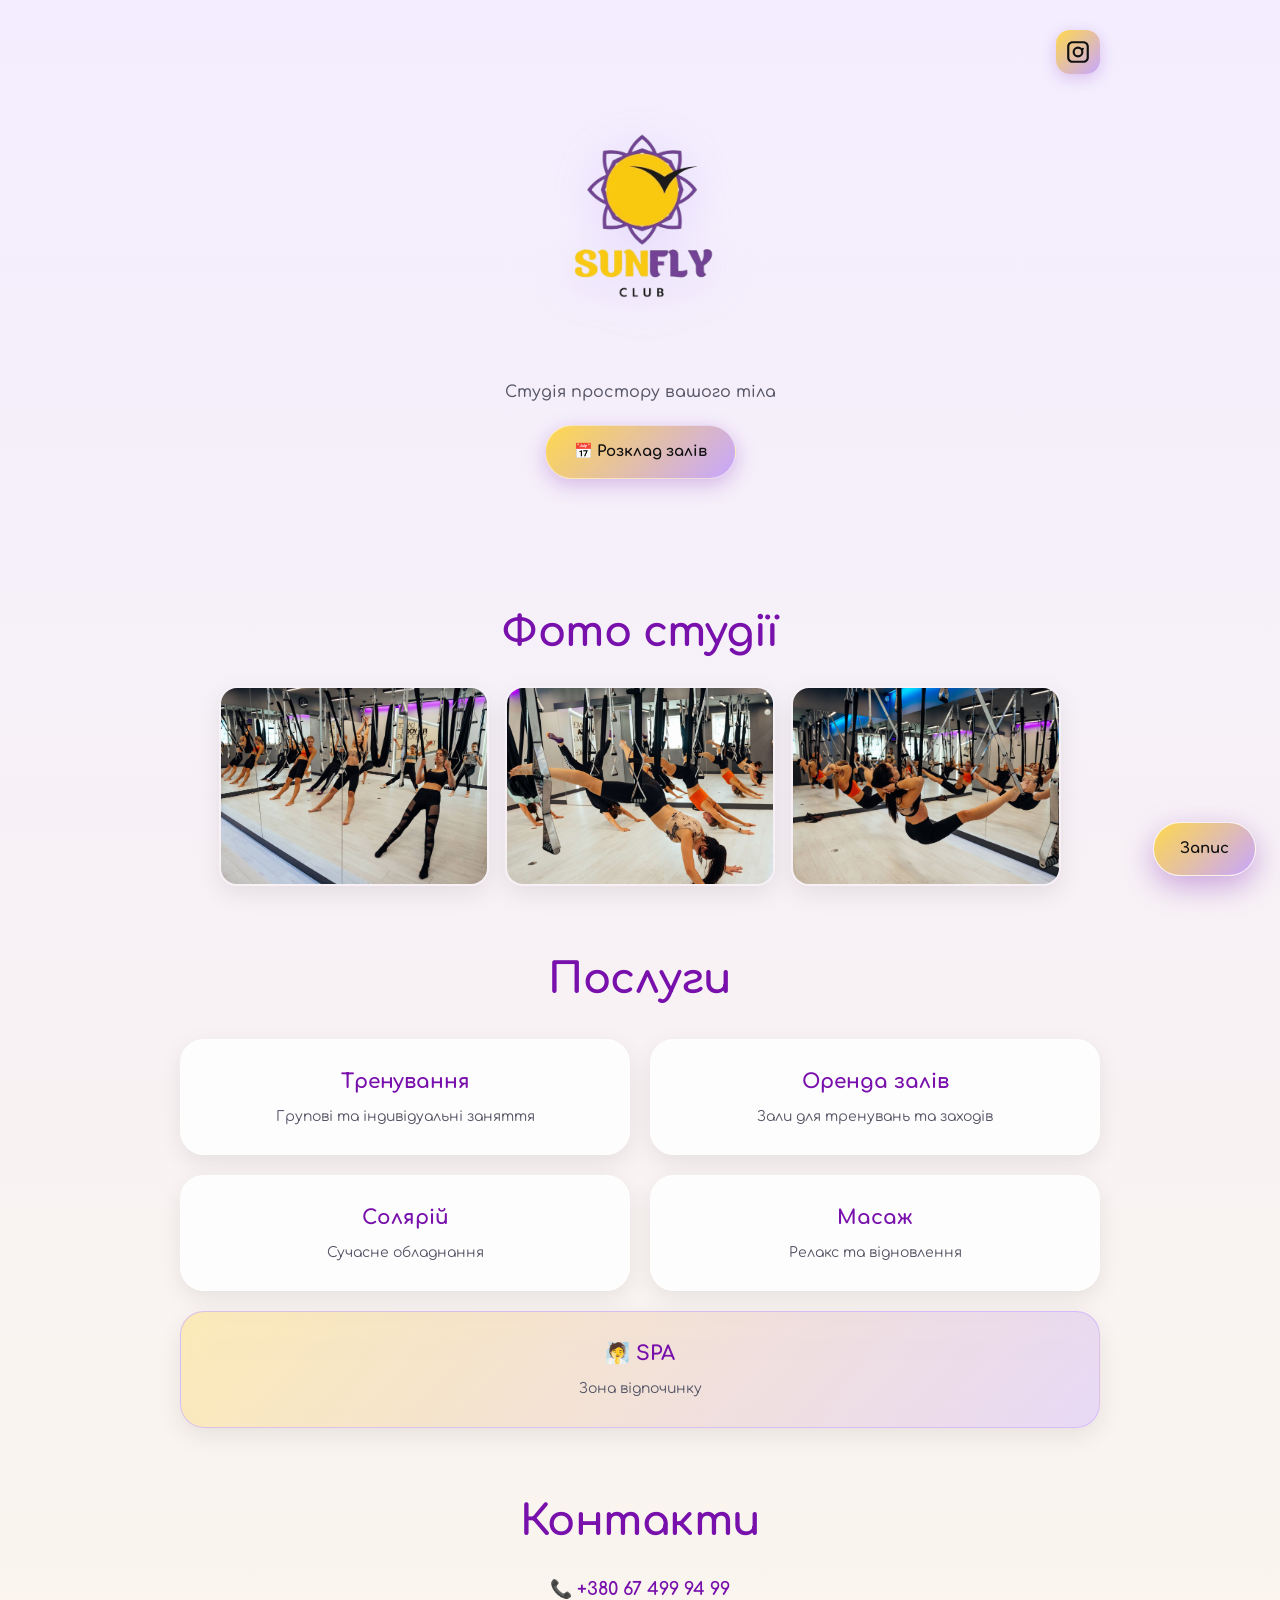
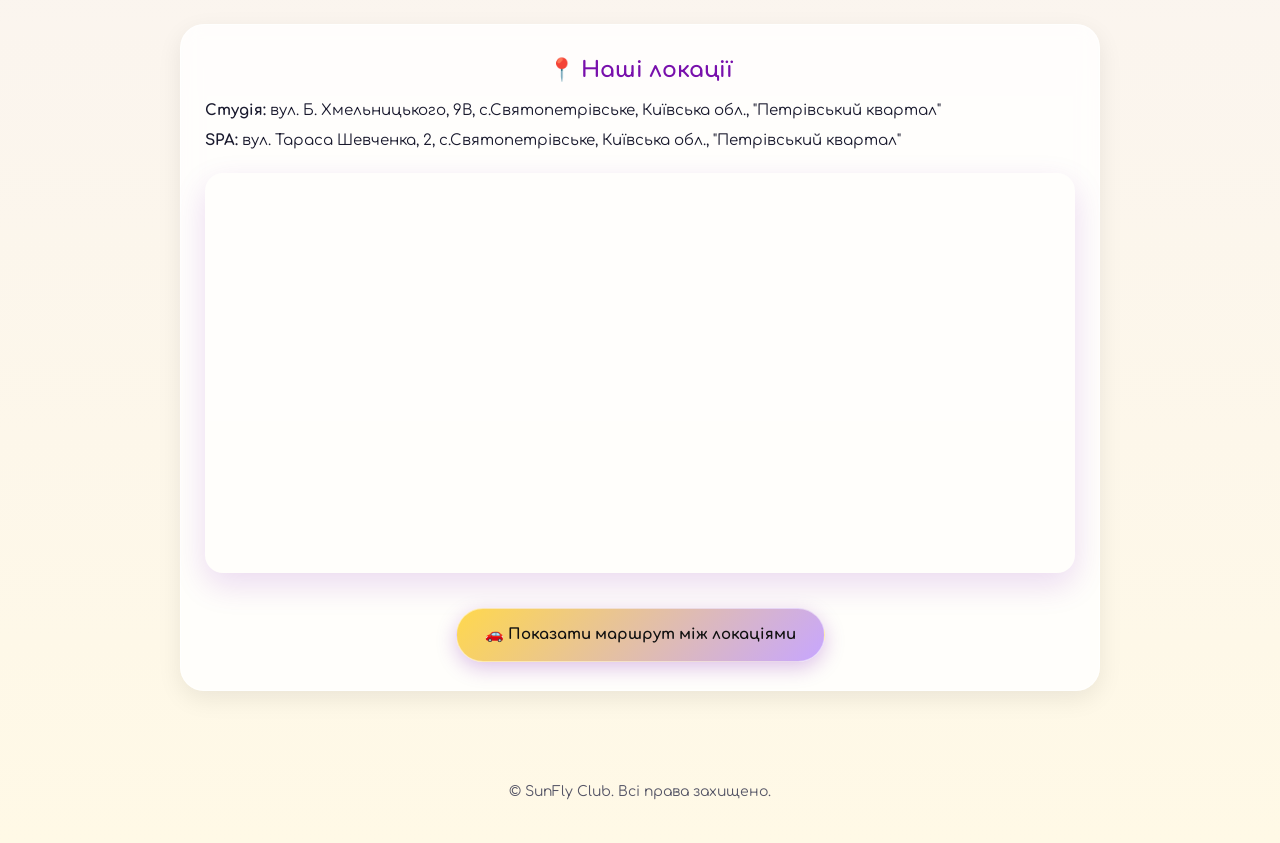
==== index.html @ 59981de6 "Initial commit" ====
<!DOCTYPE html>
<html lang="uk">

<head>
    <meta charset="UTF-8">
    <meta name="viewport" content="width=device-width, initial-scale=1.0">

    <title>SunFly — Студія простору вашого тіла</title>
    <meta name="description" content="SunFly Club — спортивна студія, тренування, масаж, солярій та SPA зона у Святопетрівському (Петрівський квартал).">
    <meta name="keywords" content="SunFly, студія фітнесу, масаж, SPA, солярій, Святопетрівське, Петрівський квартал, тренування">

    <!-- Open Graph SEO -->
    <meta property="og:title" content="SunFly — Студія простору вашого тіла">
    <meta property="og:description" content="Групові та індивідуальні тренування, масаж, солярій та затишна SPA зона.">
    <meta property="og:image" content="images/logo.png">
    <meta property="og:type" content="website">

    <link rel="apple-touch-icon" sizes="180x180" href="images/favicon/apple-touch-icon.png">
    <link rel="icon" type="image/png" sizes="32x32" href="images/favicon/favicon-32x32.png">
    <link rel="icon" type="image/png" sizes="16x16" href="images/favicon/favicon-16x16.png">

    <link rel="stylesheet" href="css/style.css">
    <link rel="preconnect" href="https://fonts.googleapis.com">
    <link rel="preconnect" href="https://fonts.gstatic.com" crossorigin>
    <link href="https://fonts.googleapis.com/css2?family=Comfortaa:wght@300..700&display=swap" rel="stylesheet">
</head>

<body>

    <a class="floating-cta" href="https://t.me/username?text=Хочу%20записатися" target="_blank" aria-label="Записатися через Telegram">
        Запис
    </a>

    <header class="container">

        <div class="header-top">

            <a href="https://www.instagram.com/sunfly_club_?igsh=MWcwdW11bGVmOGppaA==" target="_blank"
                class="insta-link" aria-label="Instagram">

                <svg viewBox="0 0 24 24" class="insta-icon">
                    <path d="M7 2C4.2 2 2 4.2 2 7v10c0 2.8 2.2 5 5 5h10c2.8 
            0 5-2.2 5-5V7c0-2.8-2.2-5-5-5H7zm0 2h10c1.7 0 3 
            1.3 3 3v10c0 1.7-1.3 3-3 
            3H7c-1.7 0-3-1.3-3-3V7c0-1.7 
            1.3-3 3-3zm5 3a5 5 0 100 
            10 5 5 0 000-10zm0 2a3 3 0 
            110 6 3 3 0 010-6zm4.5-.9a1 
            1 0 100 2 1 1 0 000-2z" />
                </svg>

            </a>

        </div>

        <img src="images/logo.png" alt="Логотип SunFly Club" class="logo">

        <p class="subtitle">Студія простору вашого тіла</p>

        <a class="button" href="schedule.html">
            📅 Розклад залів
        </a>

    </header>

    <main class="container">

        <section class="section" id="gallery">

            <h2>Фото студії</h2>

            <div class="gallery">
                <img src="images/hall-1-1.jpg" alt="Спортивний зал SunFly — Тренажери">
                <img src="images/hall-1.jpg" alt="Зал для групових тренувань SunFly">
                <img src="images/hall-1-2.jpg" alt="Інтер'єр та обладнання студії SunFly">
            </div>

        </section>

        <section class="section" id="services">

            <h2>Послуги</h2>

            <div class="services">

                <a href="https://t.me/username?text=Хочу%20на%20тренування" target="_blank" class="card">
                    <h3>Тренування</h3>
                    <p>Групові та індивідуальні заняття</p>
                </a>

                <a href="https://t.me/username?text=Цікавить%20оренда%20залу" target="_blank" class="card">
                    <h3>Оренда залів</h3>
                    <p>Зали для тренувань та заходів</p>
                </a>

                <a href="https://t.me/username?text=Хочу%20в%20солярій" target="_blank" class="card">
                    <h3>Солярій</h3>
                    <p>Сучасне обладнання</p>
                </a>

                <a href="https://t.me/username?text=Хочу%20на%20масаж" target="_blank" class="card">
                    <h3>Масаж</h3>
                    <p>Релакс та відновлення</p>
                </a>

                <a href="spa.html" class="card spa-card">
                    <h3>🧖 SPA</h3>
                    <p>Зона відпочинку</p>
                </a>

            </div>

        </section>

        <section class="section" id="contacts">
            <h2>Контакти</h2>

            <p style="font-size: 18px; margin-bottom: 15px;">
                📞
                <a href="tel:+380674999499" style="color: var(--accent-purple); font-weight: 700; text-decoration: none;">
                    +380 67 499 94 99
                </a>
            </p>

            <div class="addresses">

                <div class="address-card">

                    <h3>📍 Наші локації</h3>

                    <p><strong>Студія:</strong> вул. Б. Хмельницького, 9В, с.Святопетрівське, Київська обл., "Петрівський квартал"</p>
                    <p><strong>SPA:</strong> вул. Тараса Шевченка, 2, с.Святопетрівське, Київська обл., "Петрівський квартал"</p>

                    <div class="map-block">

                        <iframe
                            src="https://www.google.com/maps/d/embed?mid=1k8i6eygamTE70YPNRsbTPwlBINDqXXU&ehbc=2E312F&noprof=1"
                            width="100%" height="400" style="border:0; border-radius:18px;" loading="lazy"
                            referrerpolicy="no-referrer-when-downgrade" allowfullscreen title="Карта локацій SunFly"
                            aria-label="Вбудована карта Google Maps">
                        </iframe>

                        <a class="button"
                            href="https://www.google.com/maps/dir/?api=1&origin=50.393806,30.318722&destination=50.396278,30.317194"
                            target="_blank">
                            🚗 Показати маршрут між локаціями
                        </a>

                    </div>

                </div>

            </div>

        </section>

    </main>

    <footer class="footer">
        <p>© SunFly Club. Всі права захищено.</p>
    </footer>

    <script src="js/script.js"></script>

</body>

</html>
---- css/style.css ----
* {
  box-sizing: border-box;
  margin: 0;
  padding: 0;
}

:root {
  --bg: #f3edff;
  --bg-soft: #fff9e6;
  --text: #1a1a2e;
  --text-muted: #555566;

  --card-bg: rgba(255, 255, 255, 0.82);
  --card-border: rgba(255, 255, 255, 0.6);

  --accent-yellow: #FFD84D;
  --accent-purple: #7810AC;
  --accent-purple-light: #9C51E0;

  --accent-gradient: linear-gradient(135deg, #FFD84D 0%, #C7A6FF 50%, #9C51E0 100%);
  --button-gradient: linear-gradient(135deg, #FFD84D 0%, #C7A6FF 100%);

  --shadow-main: 0 12px 32px rgba(120, 16, 172, 0.15);
  --shadow-primary: 0 8px 25px rgba(0, 0, 0, 0.08);
  --shadow-hover: 0 16px 40px rgba(120, 16, 172, 0.22);
}

html {
  background: linear-gradient(180deg, var(--bg) 0%, var(--bg-soft) 100%);
  min-height: 100%;
  scroll-behavior: smooth;
}

body {
  margin: 0;
  line-height: 1.6;
  font-family: "Comfortaa", system-ui, -apple-system, sans-serif;
  background: transparent;
  color: var(--text);
  text-align: center;
  -webkit-font-smoothing: antialiased;
}

/* 🔹 ЛОГОТИП ТА ХЕДЕР */
.header-top {
  display: flex;
  justify-content: flex-end;
  align-items: center;
  gap: 12px;
}

.logo {
  width: 220px;
  max-width: 80%;
  margin-top: 10px;
  margin-bottom: 12px;
  transition: transform 0.4s cubic-bezier(0.34, 1.56, 0.64, 1);
  filter: drop-shadow(0 8px 20px rgba(199, 166, 255, 0.3));
}

.logo:hover {
  transform: scale(1.05) rotate(-1deg);
}

.insta-link {
  display: flex;
  align-items: center;
  justify-content: center;
  width: 44px;
  height: 44px;
  border-radius: 14px;
  text-decoration: none;
  background: var(--button-gradient);
  box-shadow: 0 4px 15px rgba(120, 16, 172, 0.2);
  transition: transform 0.3s ease, box-shadow 0.3s ease;
}

.insta-icon {
  width: 26px;
  height: 26px;
  fill: #111;
}

.insta-link:hover {
  transform: translateY(-3px) scale(1.08);
  box-shadow: 0 8px 20px rgba(120, 16, 172, 0.35);
}

/* 🔹 КОНТЕЙНЕРИ ТА ТИПОГРАФІКА */
.container {
  padding: 30px 20px;
  max-width: 960px;
  margin: auto;
}

h1, h2 {
  font-weight: 700;
  color: var(--accent-purple);
  letter-spacing: -0.5px;
}

h1 {
  font-size: 36px;
  margin-bottom: 10px;
}

h2 {
  font-size: 42px;
  margin-bottom: 20px;
}

@media (max-width: 600px) {
  h1 { font-size: 28px; }
  h2 { font-size: 32px; }
}

.subtitle {
  color: var(--text-muted);
  font-size: 16px;
  font-weight: 500;
}

/* 🔹 КНОПКИ */
.button {
  display: inline-flex;
  align-items: center;
  justify-content: center;
  gap: 8px;
  padding: 14px 28px;
  background: var(--button-gradient);
  color: #111;
  text-decoration: none;
  border-radius: 50px;
  font-weight: 700;
  font-size: 15px;
  margin-top: 20px;
  transition: all 0.3s cubic-bezier(0.25, 0.8, 0.25, 1);
  box-shadow: 0 6px 20px rgba(120, 16, 172, 0.25);
  border: 1px solid rgba(255, 255, 255, 0.5);
  cursor: pointer;
}

.button:hover {
  transform: translateY(-3px) scale(1.03);
  box-shadow: 0 10px 28px rgba(120, 16, 172, 0.38);
}

.button:active {
  transform: translateY(1px) scale(0.98);
}

/* 🔹 СЕКЦІЇ ТА АНІМАЦІЯ ПОЯВИ */
.section {
  margin-top: 60px;
  opacity: 0;
  transform: translateY(35px);
  transition: opacity 0.7s ease, transform 0.7s cubic-bezier(0.25, 1, 0.5, 1);
}

.section.visible {
  opacity: 1;
  transform: translateY(0);
}

/* 🔹 ПОСЛУГИ (Grid & Glassmorphism Cards) */
.services {
  display: grid;
  grid-template-columns: repeat(2, 1fr);
  gap: 20px;
  margin-top: 25px;
}

@media (max-width: 640px) {
  .services {
    grid-template-columns: 1fr;
    gap: 15px;
  }
}

.card {
  position: relative;
  display: flex;
  flex-direction: column;
  justify-content: center;
  text-decoration: none;
  color: inherit;
  background: var(--card-bg);
  backdrop-filter: blur(12px);
  -webkit-backdrop-filter: blur(12px);
  padding: 26px 22px;
  border-radius: 24px;
  border: 1px solid var(--card-border);
  box-shadow: var(--shadow-primary);
  transition: all 0.35s cubic-bezier(0.25, 0.8, 0.25, 1);
  overflow: hidden;
}

.card::before {
  content: "";
  position: absolute;
  inset: 0;
  background: linear-gradient(
    120deg,
    transparent 30%,
    rgba(255, 255, 255, 0.7),
    transparent 70%
  );
  opacity: 0;
  transition: opacity 0.5s ease, transform 0.5s ease;
  transform: translateX(-100%);
  pointer-events: none;
}

.card:hover {
  transform: translateY(-7px) scale(1.015);
  box-shadow: var(--shadow-hover);
  border-color: rgba(199, 166, 255, 0.8);
}

.card:hover::before {
  opacity: 1;
  transform: translateX(100%);
}

.card h3 {
  margin-bottom: 8px;
  font-size: 20px;
  color: var(--accent-purple);
}

.card p {
  font-size: 14px;
  color: var(--text-muted);
}

.spa-card {
  grid-column: 1 / -1;
  text-align: center;
  background: linear-gradient(135deg, rgba(255, 216, 77, 0.35), rgba(199, 166, 255, 0.35));
  border: 1px solid rgba(199, 166, 255, 0.6);
}

/* Stagger animation for services */
.services .card {
  opacity: 0;
  transform: translateY(20px);
}

.services.visible .card {
  animation: fadeUpCard 0.5s forwards ease-out;
}

.services.visible .card:nth-child(1) { animation-delay: 0.05s; }
.services.visible .card:nth-child(2) { animation-delay: 0.15s; }
.services.visible .card:nth-child(3) { animation-delay: 0.25s; }
.services.visible .card:nth-child(4) { animation-delay: 0.35s; }
.services.visible .card:nth-child(5) { animation-delay: 0.45s; }

@keyframes fadeUpCard {
  to {
    opacity: 1;
    transform: translateY(0);
  }
}

/* 🔹 ГАЛЕРЕЯ */
.gallery {
  display: flex;
  flex-wrap: wrap;
  justify-content: center;
  gap: 16px;
  margin-top: 20px;
}

.gallery img {
  width: 100%;
  max-width: 270px;
  height: 200px;
  object-fit: cover;
  border-radius: 18px;
  box-shadow: var(--shadow-primary);
  transition: all 0.4s cubic-bezier(0.25, 0.8, 0.25, 1);
  border: 2px solid transparent;
}

.gallery img:hover {
  transform: scale(1.05) translateY(-4px);
  box-shadow: var(--shadow-hover);
  border-color: var(--accent-purple-light);
}

/* 🔹 ПЛАВАЮЧА КНОПКА (CTA) */
.floating-cta {
  position: fixed;
  bottom: 24px;
  right: 24px;
  z-index: 999;
  display: inline-flex;
  align-items: center;
  gap: 8px;
  padding: 14px 26px;
  border-radius: 35px;
  background: var(--button-gradient);
  box-shadow: 0 10px 30px rgba(120, 16, 172, 0.35);
  color: #111;
  text-decoration: none;
  font-weight: 700;
  font-size: 15px;
  transition: all 0.3s cubic-bezier(0.25, 0.8, 0.25, 1);
  border: 1px solid rgba(255, 255, 255, 0.8);
  animation: pulseGlow 3s infinite ease-in-out;
}

.floating-cta:hover {
  transform: scale(1.08) translateY(-2px);
  box-shadow: 0 14px 35px rgba(120, 16, 172, 0.5);
}

@keyframes pulseGlow {
  0%, 100% {
    box-shadow: 0 10px 30px rgba(120, 16, 172, 0.35);
  }
  50% {
    box-shadow: 0 10px 35px rgba(255, 216, 77, 0.6);
  }
}

/* 🔹 ЛОКАЦІЇ ТА КАРТА */
.addresses {
  margin-top: 20px;
}

.address-card {
  background: var(--card-bg);
  backdrop-filter: blur(10px);
  -webkit-backdrop-filter: blur(10px);
  padding: 28px 24px;
  border-radius: 24px;
  border: 1px solid var(--card-border);
  box-shadow: var(--shadow-primary);
  text-align: left;
}

.address-card h3 {
  font-size: 22px;
  color: var(--accent-purple);
  margin-bottom: 12px;
  text-align: center;
}

.address-card p {
  margin-bottom: 8px;
  font-size: 15px;
  line-height: 1.5;
}

.map-block {
  margin-top: 20px;
  display: flex;
  flex-direction: column;
  align-items: center;
  gap: 15px;
}

.map-block iframe {
  box-shadow: var(--shadow-main);
  border-radius: 18px;
}

/* 🔹 SPA СТОРІНКА ТА СЛАЙДЕР */
.spa-layout {
  display: grid;
  grid-template-columns: 1fr 1fr;
  gap: 32px;
  align-items: center;
  text-align: left;
}

@media (max-width: 768px) {
  .spa-layout {
    grid-template-columns: 1fr;
  }
}

.spa-slider {
  position: relative;
  width: 100%;
  height: 420px;
  overflow: hidden;
  border-radius: 24px;
  box-shadow: var(--shadow-main);
  touch-action: pan-y;
}

@media (max-width: 768px) {
  .spa-slider {
    height: 280px;
  }
}

.slide {
  position: absolute;
  inset: 0;
  width: 100%;
  height: 100%;
  object-fit: cover;
  opacity: 0;
  transition: opacity 0.8s ease-in-out, transform 1.2s ease;
  pointer-events: none;
}

.slide.active {
  opacity: 1;
  z-index: 1;
  transform: scale(1.02);
}

.prev, .next {
  position: absolute;
  top: 50%;
  transform: translateY(-50%);
  background: rgba(0, 0, 0, 0.45);
  backdrop-filter: blur(8px);
  -webkit-backdrop-filter: blur(8px);
  color: white;
  border: 1px solid rgba(255, 255, 255, 0.3);
  font-size: 24px;
  width: 44px;
  height: 44px;
  display: flex;
  align-items: center;
  justify-content: center;
  cursor: pointer;
  border-radius: 50%;
  z-index: 10;
  transition: background 0.3s, transform 0.3s;
}

.prev { left: 14px; }
.next { right: 14px; }

.prev:hover, .next:hover {
  background: rgba(120, 16, 172, 0.8);
  transform: translateY(-50%) scale(1.1);
}

/* Dots pagination for SPA slider */
.slider-dots {
  position: absolute;
  bottom: 14px;
  left: 50%;
  transform: translateX(-50%);
  display: flex;
  gap: 8px;
  z-index: 10;
}

.slider-dots .dot {
  width: 10px;
  height: 10px;
  border-radius: 50%;
  background: rgba(255, 255, 255, 0.5);
  border: none;
  cursor: pointer;
  transition: all 0.3s ease;
}

.slider-dots .dot.active {
  background: var(--accent-yellow);
  transform: scale(1.3);
  width: 22px;
  border-radius: 10px;
}

.spa-info {
  background: var(--card-bg);
  backdrop-filter: blur(12px);
  padding: 28px;
  border-radius: 24px;
  border: 1px solid var(--card-border);
  box-shadow: var(--shadow-primary);
}

.spa-info h2 {
  text-align: left;
  font-size: 28px;
  margin-bottom: 12px;
}

.spa-info h3 {
  color: var(--accent-purple);
  margin-top: 18px;
  margin-bottom: 8px;
}

.spa-info ul {
  padding-left: 20px;
  margin-bottom: 15px;
}

.spa-info li {
  margin-bottom: 6px;
}

/* 🔹 РОЗКЛАД */
.schedule-image-wrapper {
  margin-top: 20px;
  display: flex;
  justify-content: center;
}

.schedule-image {
  width: 100%;
  max-width: 900px;
  border-radius: 24px;
  box-shadow: var(--shadow-main);
  transition: transform 0.3s ease, box-shadow 0.3s ease;
}

.schedule-image:hover {
  transform: scale(1.015);
  box-shadow: var(--shadow-hover);
}

/* 🔹 LIGHTBOX MODAL */
.lightbox-modal {
  position: fixed;
  inset: 0;
  z-index: 2000;
  display: flex;
  align-items: center;
  justify-content: center;
  background: rgba(0, 0, 0, 0.85);
  backdrop-filter: blur(10px);
  -webkit-backdrop-filter: blur(10px);
  opacity: 0;
  pointer-events: none;
  transition: opacity 0.35s ease;
  padding: 20px;
}

.lightbox-modal.active {
  opacity: 1;
  pointer-events: auto;
}

.lightbox-content {
  position: relative;
  max-width: 90vw;
  max-height: 90vh;
  display: flex;
  flex-direction: column;
  align-items: center;
}

.lightbox-img {
  max-width: 100%;
  max-height: 80vh;
  object-fit: contain;
  border-radius: 16px;
  box-shadow: 0 10px 40px rgba(0, 0, 0, 0.5);
}

.lightbox-close {
  position: absolute;
  top: -45px;
  right: 0;
  background: transparent;
  border: none;
  color: white;
  font-size: 36px;
  line-height: 1;
  cursor: pointer;
  transition: transform 0.2s ease;
}

.lightbox-close:hover {
  transform: scale(1.2);
  color: var(--accent-yellow);
}

.lightbox-caption {
  color: rgba(255, 255, 255, 0.9);
  margin-top: 12px;
  font-size: 15px;
}

/* 🔹 ФУТЕР */
.footer {
  margin: 60px 0 40px;
  color: var(--text-muted);
  font-size: 14px;
}
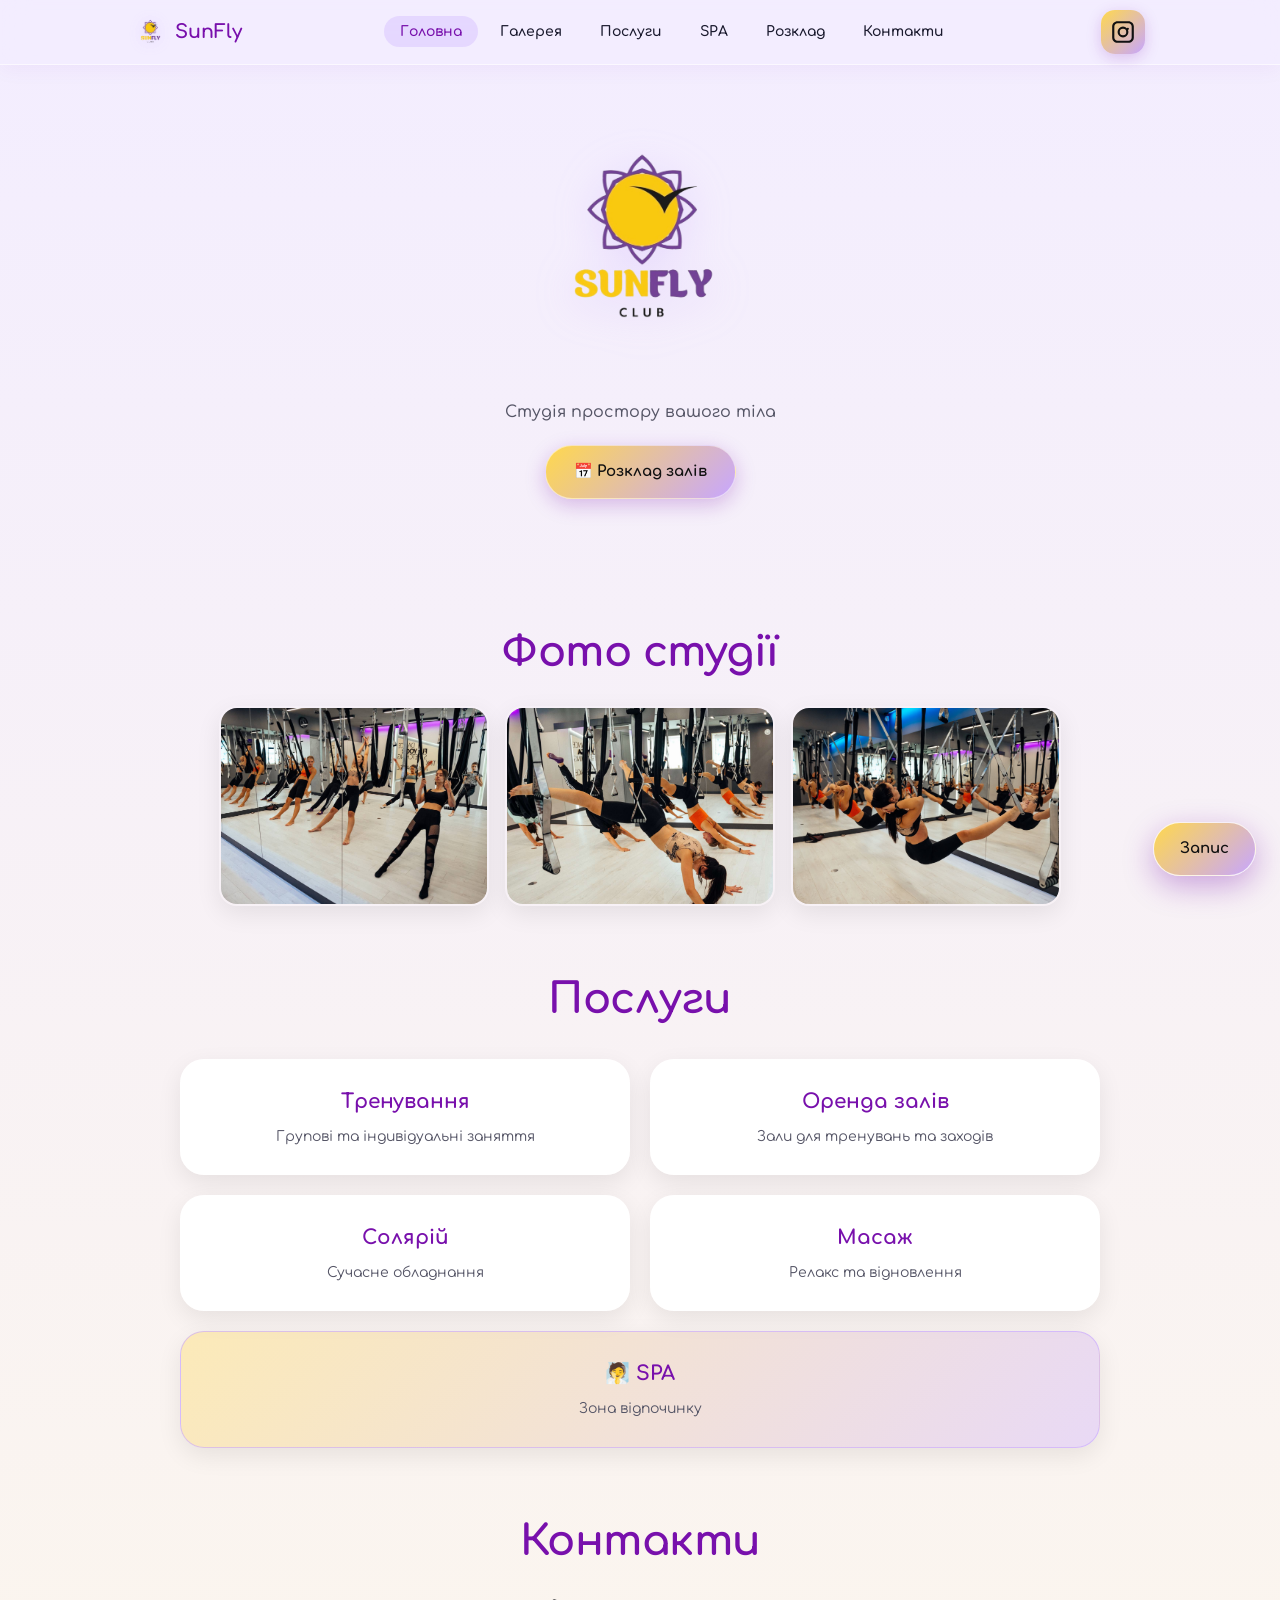
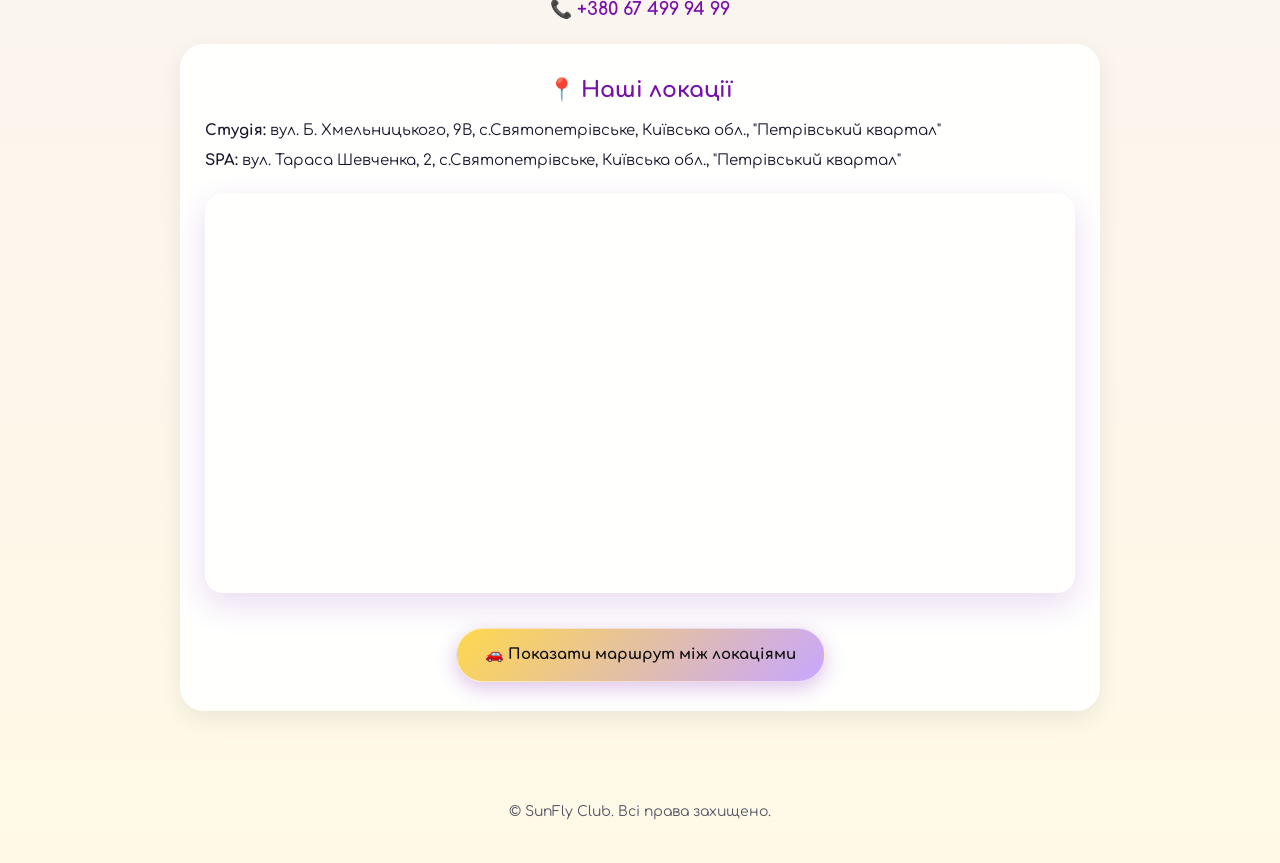
==== commit 4f5bede6: "nav + optimization" ====
--- a/index.html
+++ b/index.html
@@ -1,167 +1,188 @@
-<!DOCTYPE html>
-<html lang="uk">
-
-<head>
-    <meta charset="UTF-8">
-    <meta name="viewport" content="width=device-width, initial-scale=1.0">
-
-    <title>SunFly — Студія простору вашого тіла</title>
-    <meta name="description" content="SunFly Club — спортивна студія, тренування, масаж, солярій та SPA зона у Святопетрівському (Петрівський квартал).">
-    <meta name="keywords" content="SunFly, студія фітнесу, масаж, SPA, солярій, Святопетрівське, Петрівський квартал, тренування">
-
-    <!-- Open Graph SEO -->
-    <meta property="og:title" content="SunFly — Студія простору вашого тіла">
-    <meta property="og:description" content="Групові та індивідуальні тренування, масаж, солярій та затишна SPA зона.">
-    <meta property="og:image" content="images/logo.png">
-    <meta property="og:type" content="website">
-
-    <link rel="apple-touch-icon" sizes="180x180" href="images/favicon/apple-touch-icon.png">
-    <link rel="icon" type="image/png" sizes="32x32" href="images/favicon/favicon-32x32.png">
-    <link rel="icon" type="image/png" sizes="16x16" href="images/favicon/favicon-16x16.png">
-
-    <link rel="stylesheet" href="css/style.css">
-    <link rel="preconnect" href="https://fonts.googleapis.com">
-    <link rel="preconnect" href="https://fonts.gstatic.com" crossorigin>
-    <link href="https://fonts.googleapis.com/css2?family=Comfortaa:wght@300..700&display=swap" rel="stylesheet">
-</head>
-
-<body>
-
-    <a class="floating-cta" href="https://t.me/username?text=Хочу%20записатися" target="_blank" aria-label="Записатися через Telegram">
-        Запис
-    </a>
-
-    <header class="container">
-
-        <div class="header-top">
-
-            <a href="https://www.instagram.com/sunfly_club_?igsh=MWcwdW11bGVmOGppaA==" target="_blank"
-                class="insta-link" aria-label="Instagram">
-
-                <svg viewBox="0 0 24 24" class="insta-icon">
-                    <path d="M7 2C4.2 2 2 4.2 2 7v10c0 2.8 2.2 5 5 5h10c2.8 
-            0 5-2.2 5-5V7c0-2.8-2.2-5-5-5H7zm0 2h10c1.7 0 3 
-            1.3 3 3v10c0 1.7-1.3 3-3 
-            3H7c-1.7 0-3-1.3-3-3V7c0-1.7 
-            1.3-3 3-3zm5 3a5 5 0 100 
-            10 5 5 0 000-10zm0 2a3 3 0 
-            110 6 3 3 0 010-6zm4.5-.9a1 
-            1 0 100 2 1 1 0 000-2z" />
-                </svg>
-
-            </a>
-
-        </div>
-
-        <img src="images/logo.png" alt="Логотип SunFly Club" class="logo">
-
-        <p class="subtitle">Студія простору вашого тіла</p>
-
-        <a class="button" href="schedule.html">
-            📅 Розклад залів
-        </a>
-
-    </header>
-
-    <main class="container">
-
-        <section class="section" id="gallery">
-
-            <h2>Фото студії</h2>
-
-            <div class="gallery">
-                <img src="images/hall-1-1.jpg" alt="Спортивний зал SunFly — Тренажери">
-                <img src="images/hall-1.jpg" alt="Зал для групових тренувань SunFly">
-                <img src="images/hall-1-2.jpg" alt="Інтер'єр та обладнання студії SunFly">
-            </div>
-
-        </section>
-
-        <section class="section" id="services">
-
-            <h2>Послуги</h2>
-
-            <div class="services">
-
-                <a href="https://t.me/username?text=Хочу%20на%20тренування" target="_blank" class="card">
-                    <h3>Тренування</h3>
-                    <p>Групові та індивідуальні заняття</p>
-                </a>
-
-                <a href="https://t.me/username?text=Цікавить%20оренда%20залу" target="_blank" class="card">
-                    <h3>Оренда залів</h3>
-                    <p>Зали для тренувань та заходів</p>
-                </a>
-
-                <a href="https://t.me/username?text=Хочу%20в%20солярій" target="_blank" class="card">
-                    <h3>Солярій</h3>
-                    <p>Сучасне обладнання</p>
-                </a>
-
-                <a href="https://t.me/username?text=Хочу%20на%20масаж" target="_blank" class="card">
-                    <h3>Масаж</h3>
-                    <p>Релакс та відновлення</p>
-                </a>
-
-                <a href="spa.html" class="card spa-card">
-                    <h3>🧖 SPA</h3>
-                    <p>Зона відпочинку</p>
-                </a>
-
-            </div>
-
-        </section>
-
-        <section class="section" id="contacts">
-            <h2>Контакти</h2>
-
-            <p style="font-size: 18px; margin-bottom: 15px;">
-                📞
-                <a href="tel:+380674999499" style="color: var(--accent-purple); font-weight: 700; text-decoration: none;">
-                    +380 67 499 94 99
-                </a>
-            </p>
-
-            <div class="addresses">
-
-                <div class="address-card">
-
-                    <h3>📍 Наші локації</h3>
-
-                    <p><strong>Студія:</strong> вул. Б. Хмельницького, 9В, с.Святопетрівське, Київська обл., "Петрівський квартал"</p>
-                    <p><strong>SPA:</strong> вул. Тараса Шевченка, 2, с.Святопетрівське, Київська обл., "Петрівський квартал"</p>
-
-                    <div class="map-block">
-
-                        <iframe
-                            src="https://www.google.com/maps/d/embed?mid=1k8i6eygamTE70YPNRsbTPwlBINDqXXU&ehbc=2E312F&noprof=1"
-                            width="100%" height="400" style="border:0; border-radius:18px;" loading="lazy"
-                            referrerpolicy="no-referrer-when-downgrade" allowfullscreen title="Карта локацій SunFly"
-                            aria-label="Вбудована карта Google Maps">
-                        </iframe>
-
-                        <a class="button"
-                            href="https://www.google.com/maps/dir/?api=1&origin=50.393806,30.318722&destination=50.396278,30.317194"
-                            target="_blank">
-                            🚗 Показати маршрут між локаціями
-                        </a>
-
-                    </div>
-
-                </div>
-
-            </div>
-
-        </section>
-
-    </main>
-
-    <footer class="footer">
-        <p>© SunFly Club. Всі права захищено.</p>
-    </footer>
-
-    <script src="js/script.js"></script>
-
-</body>
-
-</html>+<!DOCTYPE html>
+<html lang="uk">
+
+<head>
+    <meta charset="UTF-8">
+    <meta name="viewport" content="width=device-width, initial-scale=1.0">
+
+    <title>SunFly — Студія простору вашого тіла</title>
+    <meta name="description"
+        content="SunFly Club — спортивна студія, тренування, масаж, солярій та SPA зона у Святопетрівському (Петрівський квартал).">
+    <meta name="keywords"
+        content="SunFly, студія фітнесу, масаж, SPA, солярій, Святопетрівське, Петрівський квартал, тренування">
+
+    <!-- Open Graph SEO -->
+    <meta property="og:title" content="SunFly — Студія простору вашого тіла">
+    <meta property="og:description" content="Групові та індивідуальні тренування, масаж, солярій та затишна SPA зона.">
+    <meta property="og:image" content="images/logo.png">
+    <meta property="og:type" content="website">
+
+    <link rel="apple-touch-icon" sizes="180x180" href="images/favicon/apple-touch-icon.png">
+    <link rel="icon" type="image/png" sizes="32x32" href="images/favicon/favicon-32x32.png">
+    <link rel="icon" type="image/png" sizes="16x16" href="images/favicon/favicon-16x16.png">
+
+    <link rel="stylesheet" href="css/style.css">
+    <link rel="preconnect" href="https://fonts.googleapis.com">
+    <link rel="preconnect" href="https://fonts.gstatic.com" crossorigin>
+    <link href="https://fonts.googleapis.com/css2?family=Comfortaa:wght@300..700&display=swap" rel="stylesheet">
+</head>
+
+<body>
+
+    <!-- 🔹 ФІКСОВАНА НАВІГАЦІЙНА ПАНЕЛЬ (GLASSMORPHISM NAVBAR) -->
+    <nav class="navbar" id="navbar">
+        <div class="nav-container">
+            <a href="index.html" class="nav-brand">
+                <img src="images/logo.png" alt="SunFly Logo" class="nav-logo-img">
+                <span>SunFly</span>
+            </a>
+
+            <ul class="nav-menu" id="nav-menu">
+                <li><a href="index.html" class="nav-link active">Головна</a></li>
+                <li><a href="#gallery" class="nav-link">Галерея</a></li>
+                <li><a href="#services" class="nav-link">Послуги</a></li>
+                <li><a href="spa.html" class="nav-link">SPA</a></li>
+                <li><a href="schedule.html" class="nav-link">Розклад</a></li>
+                <li><a href="#contacts" class="nav-link">Контакти</a></li>
+            </ul>
+
+            <div class="nav-actions">
+                <a href="https://www.instagram.com/sunfly_club_?igsh=MWcwdW11bGVmOGppaA==" target="_blank"
+                    class="insta-link" aria-label="Instagram">
+                    <svg viewBox="0 0 24 24" class="insta-icon">
+                        <path d="M7 2C4.2 2 2 4.2 2 7v10c0 2.8 2.2 5 5 5h10c2.8 0 5-2.2 5-5V7c0-2.8-2.2-5-5-5H7zm0 2h10c1.7 0 3 1.3 3 3v10c0 1.7-1.3 3-3 3H7c-1.7 0-3-1.3-3-3V7c0-1.7 1.3-3 3-3zm5 3a5 5 0 100 10 5 5 0 000-10zm0 2a3 3 0 110 6 3 3 0 010-6zm4.5-.9a1 1 0 100 2 1 1 0 000-2z" />
+                    </svg>
+                </a>
+
+                <button class="burger-toggle" id="burger-toggle" aria-label="Відкрити меню" aria-expanded="false">
+                    <span class="burger-bar"></span>
+                    <span class="burger-bar"></span>
+                    <span class="burger-bar"></span>
+                </button>
+            </div>
+        </div>
+    </nav>
+
+    <a class="floating-cta" href="https://t.me/username?text=Хочу%20записатися" target="_blank"
+        aria-label="Записатися через Telegram">
+        Запис
+    </a>
+
+    <header class="container">
+
+        <img src="images/logo.png" alt="Логотип SunFly Club" class="logo">
+
+        <p class="subtitle">Студія простору вашого тіла</p>
+
+        <a class="button" href="schedule.html">
+            📅 Розклад залів
+        </a>
+
+
+    </header>
+
+    <main class="container">
+
+        <section class="section" id="gallery">
+
+            <h2>Фото студії</h2>
+
+            <div class="gallery">
+                <img src="images/hall-1-1.jpg" alt="Спортивний зал SunFly — Тренажери">
+                <img src="images/hall-1.jpg" alt="Зал для групових тренувань SunFly">
+                <img src="images/hall-1-2.jpg" alt="Інтер'єр та обладнання студії SunFly">
+            </div>
+
+        </section>
+
+        <section class="section" id="services">
+
+            <h2>Послуги</h2>
+
+            <div class="services">
+
+                <a href="https://t.me/username?text=Хочу%20на%20тренування" target="_blank" class="card">
+                    <h3>Тренування</h3>
+                    <p>Групові та індивідуальні заняття</p>
+                </a>
+
+                <a href="https://t.me/username?text=Цікавить%20оренда%20залу" target="_blank" class="card">
+                    <h3>Оренда залів</h3>
+                    <p>Зали для тренувань та заходів</p>
+                </a>
+
+                <a href="https://t.me/username?text=Хочу%20в%20солярій" target="_blank" class="card">
+                    <h3>Солярій</h3>
+                    <p>Сучасне обладнання</p>
+                </a>
+
+                <a href="https://t.me/username?text=Хочу%20на%20масаж" target="_blank" class="card">
+                    <h3>Масаж</h3>
+                    <p>Релакс та відновлення</p>
+                </a>
+
+                <a href="spa.html" class="card spa-card">
+                    <h3>🧖 SPA</h3>
+                    <p>Зона відпочинку</p>
+                </a>
+
+            </div>
+
+        </section>
+
+        <section class="section" id="contacts">
+            <h2>Контакти</h2>
+
+            <p style="font-size: 18px; margin-bottom: 15px;">
+                📞
+                <a href="tel:+380674999499"
+                    style="color: var(--accent-purple); font-weight: 700; text-decoration: none;">
+                    +380 67 499 94 99
+                </a>
+            </p>
+
+            <div class="addresses">
+
+                <div class="address-card">
+
+                    <h3>📍 Наші локації</h3>
+
+                    <p><strong>Студія:</strong> вул. Б. Хмельницького, 9В, с.Святопетрівське, Київська обл.,
+                        "Петрівський квартал"</p>
+                    <p><strong>SPA:</strong> вул. Тараса Шевченка, 2, с.Святопетрівське, Київська обл., "Петрівський
+                        квартал"</p>
+
+                    <div class="map-block">
+
+                        <iframe
+                            src="https://www.google.com/maps/d/embed?mid=1k8i6eygamTE70YPNRsbTPwlBINDqXXU&ehbc=2E312F&noprof=1"
+                            width="100%" height="400" style="border:0; border-radius:18px;" loading="lazy"
+                            referrerpolicy="no-referrer-when-downgrade" allowfullscreen title="Карта локацій SunFly"
+                            aria-label="Вбудована карта Google Maps">
+                        </iframe>
+
+                        <a class="button"
+                            href="https://www.google.com/maps/dir/?api=1&origin=50.393806,30.318722&destination=50.396278,30.317194"
+                            target="_blank">
+                            🚗 Показати маршрут між локаціями
+                        </a>
+
+                    </div>
+
+                </div>
+
+            </div>
+
+        </section>
+
+    </main>
+
+    <footer class="footer">
+        <p>© SunFly Club. Всі права захищено.</p>
+    </footer>
+
+    <script src="js/script.js"></script>
+
+</body>
+
+</html>
--- a/css/style.css
+++ b/css/style.css
@@ -10,8 +10,8 @@
   --text: #1a1a2e;
   --text-muted: #555566;
 
-  --card-bg: rgba(255, 255, 255, 0.82);
-  --card-border: rgba(255, 255, 255, 0.6);
+  --card-bg: rgba(255, 255, 255, 0.94);
+  --card-border: rgba(255, 255, 255, 0.7);
 
   --accent-yellow: #FFD84D;
   --accent-purple: #7810AC;
@@ -39,6 +39,167 @@
   color: var(--text);
   text-align: center;
   -webkit-font-smoothing: antialiased;
+  padding-top: 64px; /* Компенсація для фіксованого навбару */
+}
+
+/* 🔹 ФІКСОВАНА НАВІГАЦІЯ (STICKY GLASSMORPHISM NAVBAR) */
+.navbar {
+  position: fixed;
+  top: 0;
+  left: 0;
+  right: 0;
+  width: 100%;
+  z-index: 1000;
+  background: rgba(243, 237, 255, 0.85);
+  backdrop-filter: blur(14px);
+  -webkit-backdrop-filter: blur(14px);
+  border-bottom: 1px solid rgba(255, 255, 255, 0.6);
+  box-shadow: 0 4px 20px rgba(120, 16, 172, 0.05);
+  transition: all 0.3s ease;
+}
+
+.navbar.scrolled {
+  background: rgba(243, 237, 255, 0.94);
+  box-shadow: 0 8px 30px rgba(120, 16, 172, 0.12);
+}
+
+.nav-container {
+  display: flex;
+  align-items: center;
+  justify-content: space-between;
+  max-width: 1050px;
+  margin: 0 auto;
+  padding: 8px 20px;
+  height: 64px;
+}
+
+.nav-brand {
+  display: flex;
+  align-items: center;
+  gap: 10px;
+  text-decoration: none;
+  color: var(--accent-purple);
+  font-weight: 700;
+  font-size: 19px;
+  transition: transform 0.3s ease;
+}
+
+.nav-brand:hover {
+  transform: scale(1.03);
+}
+
+.nav-logo-img {
+  height: 38px;
+  width: auto;
+  filter: drop-shadow(0 2px 8px rgba(199, 166, 255, 0.4));
+}
+
+.nav-menu {
+  display: flex;
+  align-items: center;
+  gap: 6px;
+  list-style: none;
+  margin: 0;
+  padding: 0;
+}
+
+.nav-link {
+  text-decoration: none;
+  color: var(--text);
+  font-weight: 600;
+  font-size: 14px;
+  padding: 8px 16px;
+  border-radius: 25px;
+  transition: all 0.25s ease;
+}
+
+.nav-link:hover,
+.nav-link.active {
+  color: var(--accent-purple);
+  background: rgba(199, 166, 255, 0.3);
+}
+
+.nav-actions {
+  display: flex;
+  align-items: center;
+  gap: 12px;
+}
+
+/* 🔹 БУРГЕР-МЕНЮ ДЛЯ МОБІЛЬНИХ */
+.burger-toggle {
+  display: none;
+  flex-direction: column;
+  justify-content: space-around;
+  width: 40px;
+  height: 40px;
+  padding: 8px;
+  background: rgba(255, 255, 255, 0.8);
+  border: 1px solid rgba(199, 166, 255, 0.6);
+  border-radius: 12px;
+  cursor: pointer;
+  z-index: 1001;
+  box-shadow: 0 4px 12px rgba(120, 16, 172, 0.1);
+  transition: all 0.3s ease;
+}
+
+.burger-bar {
+  display: block;
+  width: 100%;
+  height: 2.5px;
+  background-color: var(--accent-purple);
+  border-radius: 2px;
+  transition: transform 0.3s ease, opacity 0.3s ease;
+}
+
+/* Перетворення бургер-іконки на хрестик X */
+.burger-toggle.open .burger-bar:nth-child(1) {
+  transform: translateY(7.5px) rotate(45deg);
+}
+
+.burger-toggle.open .burger-bar:nth-child(2) {
+  opacity: 0;
+}
+
+.burger-toggle.open .burger-bar:nth-child(3) {
+  transform: translateY(-7.5px) rotate(-45deg);
+}
+
+/* Адаптив меню на планшетах і смартфонах */
+@media (max-width: 860px) {
+  .burger-toggle {
+    display: flex;
+  }
+
+  .nav-menu {
+    position: fixed;
+    top: 64px;
+    left: 0;
+    right: 0;
+    background: rgba(243, 237, 255, 0.98);
+    flex-direction: column;
+    padding: 24px 20px;
+    gap: 12px;
+    border-bottom: 1px solid rgba(199, 166, 255, 0.4);
+    box-shadow: 0 16px 32px rgba(120, 16, 172, 0.15);
+    transform: translateY(-150%);
+    opacity: 0;
+    visibility: hidden;
+    transition: all 0.35s cubic-bezier(0.25, 1, 0.5, 1);
+  }
+
+  .nav-menu.open {
+    transform: translateY(0);
+    opacity: 1;
+    visibility: visible;
+  }
+
+  .nav-link {
+    width: 100%;
+    text-align: center;
+    padding: 12px 20px;
+    font-size: 16px;
+    background: rgba(255, 255, 255, 0.5);
+  }
 }
 
 /* 🔹 ЛОГОТИП ТА ХЕДЕР */
@@ -57,6 +218,7 @@
   transition: transform 0.4s cubic-bezier(0.34, 1.56, 0.64, 1);
   filter: drop-shadow(0 8px 20px rgba(199, 166, 255, 0.3));
 }
+
 
 .logo:hover {
   transform: scale(1.05) rotate(-1deg);
@@ -185,8 +347,6 @@
   text-decoration: none;
   color: inherit;
   background: var(--card-bg);
-  backdrop-filter: blur(12px);
-  -webkit-backdrop-filter: blur(12px);
   padding: 26px 22px;
   border-radius: 24px;
   border: 1px solid var(--card-border);
@@ -318,10 +478,12 @@
 
 @keyframes pulseGlow {
   0%, 100% {
+    transform: scale(1);
     box-shadow: 0 10px 30px rgba(120, 16, 172, 0.35);
   }
   50% {
-    box-shadow: 0 10px 35px rgba(255, 216, 77, 0.6);
+    transform: scale(1.03);
+    box-shadow: 0 10px 32px rgba(255, 216, 77, 0.55);
   }
 }
 
@@ -332,8 +494,6 @@
 
 .address-card {
   background: var(--card-bg);
-  backdrop-filter: blur(10px);
-  -webkit-backdrop-filter: blur(10px);
   padding: 28px 24px;
   border-radius: 24px;
   border: 1px solid var(--card-border);
@@ -419,9 +579,7 @@
   position: absolute;
   top: 50%;
   transform: translateY(-50%);
-  background: rgba(0, 0, 0, 0.45);
-  backdrop-filter: blur(8px);
-  -webkit-backdrop-filter: blur(8px);
+  background: rgba(0, 0, 0, 0.65);
   color: white;
   border: 1px solid rgba(255, 255, 255, 0.3);
   font-size: 24px;
@@ -474,7 +632,6 @@
 
 .spa-info {
   background: var(--card-bg);
-  backdrop-filter: blur(12px);
   padding: 28px;
   border-radius: 24px;
   border: 1px solid var(--card-border);
@@ -530,9 +687,7 @@
   display: flex;
   align-items: center;
   justify-content: center;
-  background: rgba(0, 0, 0, 0.85);
-  backdrop-filter: blur(10px);
-  -webkit-backdrop-filter: blur(10px);
+  background: rgba(0, 0, 0, 0.88);
   opacity: 0;
   pointer-events: none;
   transition: opacity 0.35s ease;
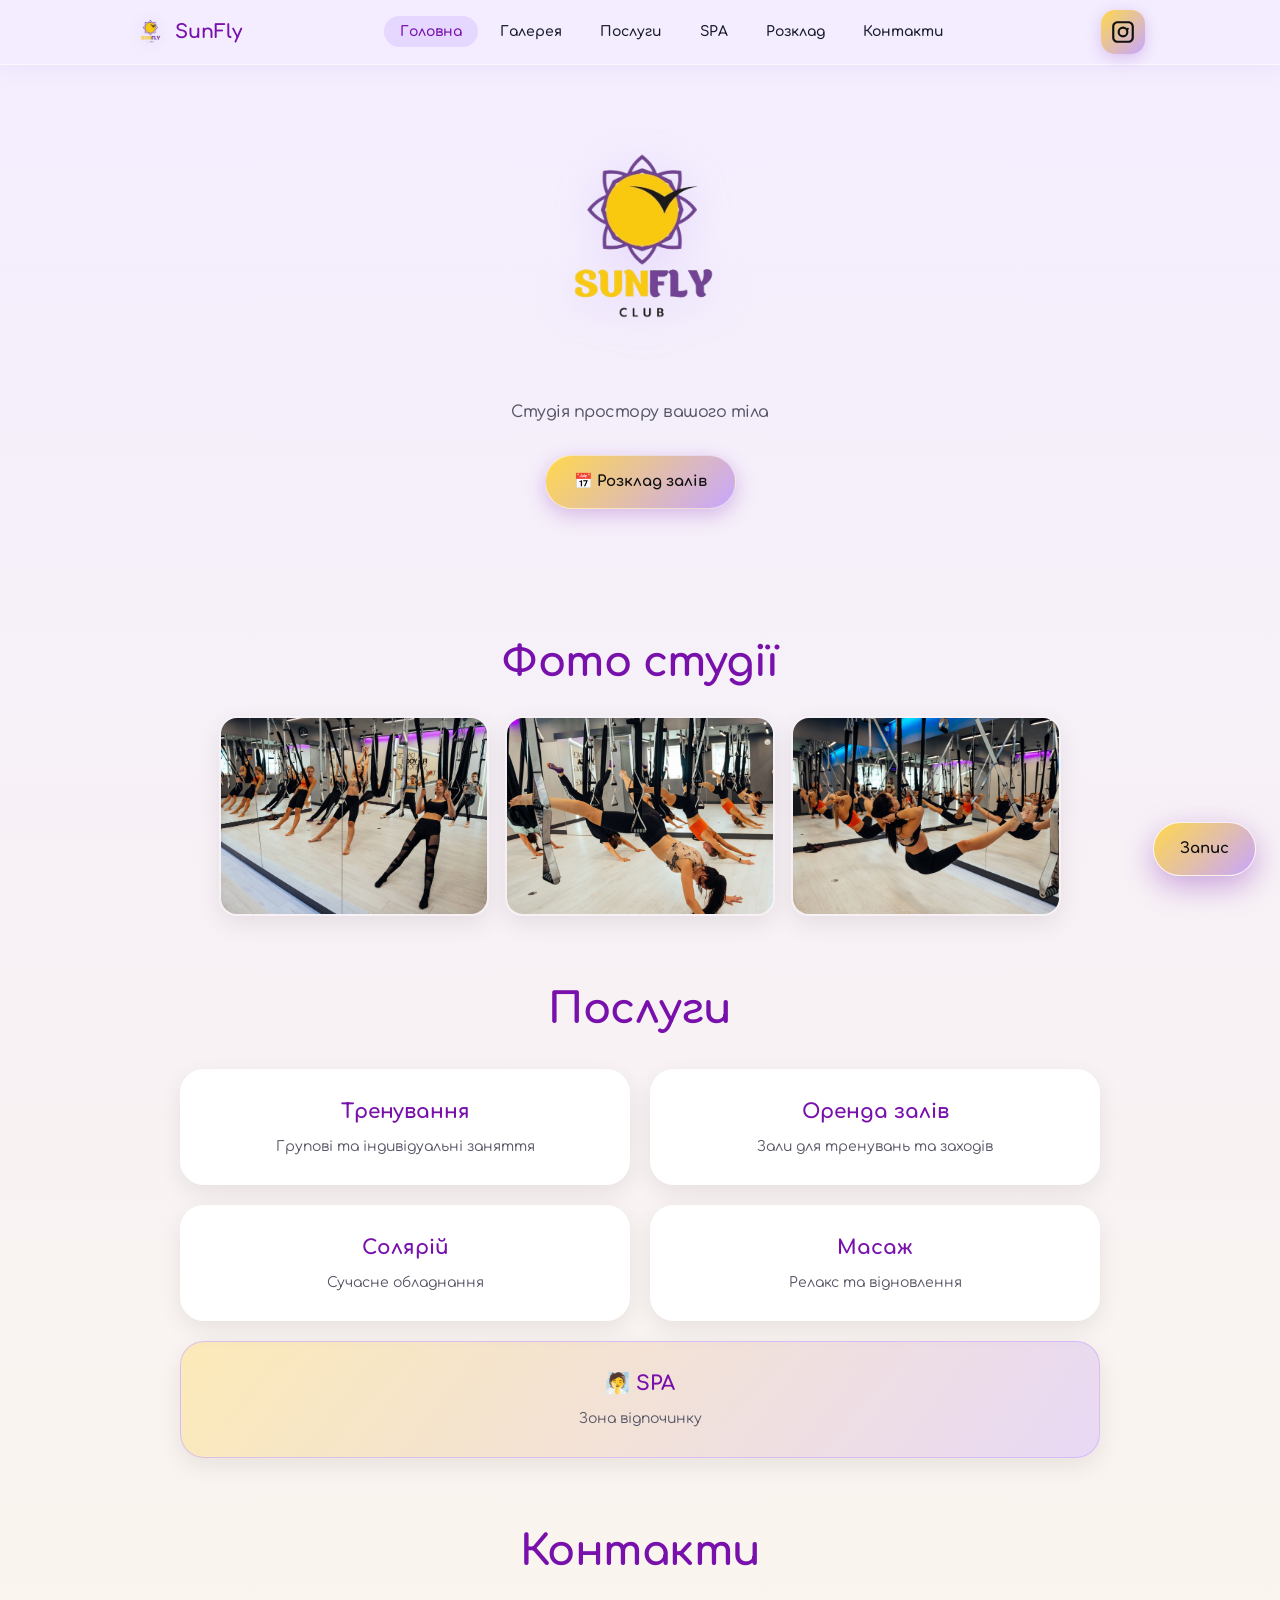
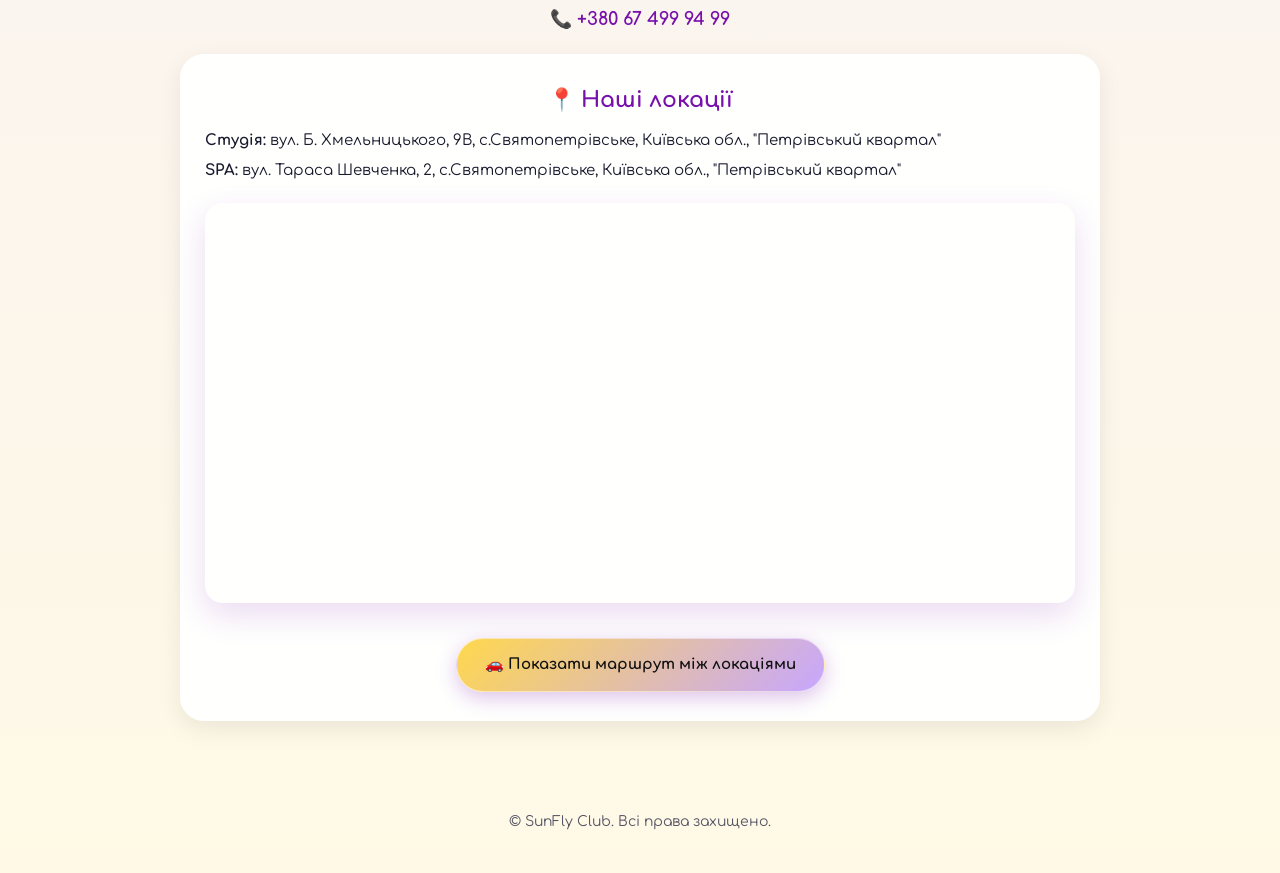
==== commit 26dfef5c: "Fix SunFly booking, navigation and accessible gallery interactions" ====
--- a/index.html
+++ b/index.html
@@ -28,9 +28,10 @@
 </head>
 
 <body>
+  <a class="skip-link" href="#main-content">Перейти до вмісту</a>
 
     <!-- 🔹 ФІКСОВАНА НАВІГАЦІЙНА ПАНЕЛЬ (GLASSMORPHISM NAVBAR) -->
-    <nav class="navbar" id="navbar">
+    <nav aria-label="Головна навігація" class="navbar" id="navbar">
         <div class="nav-container">
             <a href="index.html" class="nav-brand">
                 <img src="images/logo.png" alt="SunFly Logo" class="nav-logo-img">
@@ -38,7 +39,7 @@
             </a>
 
             <ul class="nav-menu" id="nav-menu">
-                <li><a href="index.html" class="nav-link active">Головна</a></li>
+                <li><a href="index.html" class="nav-link active" aria-current="page">Головна</a></li>
                 <li><a href="#gallery" class="nav-link">Галерея</a></li>
                 <li><a href="#services" class="nav-link">Послуги</a></li>
                 <li><a href="spa.html" class="nav-link">SPA</a></li>
@@ -47,14 +48,15 @@
             </ul>
 
             <div class="nav-actions">
-                <a href="https://www.instagram.com/sunfly_club_?igsh=MWcwdW11bGVmOGppaA==" target="_blank"
+                <a href="https://www.instagram.com/sunfly_club_?igsh=MWcwdW11bGVmOGppaA==" target="_blank" rel="noopener noreferrer"
                     class="insta-link" aria-label="Instagram">
                     <svg viewBox="0 0 24 24" class="insta-icon">
-                        <path d="M7 2C4.2 2 2 4.2 2 7v10c0 2.8 2.2 5 5 5h10c2.8 0 5-2.2 5-5V7c0-2.8-2.2-5-5-5H7zm0 2h10c1.7 0 3 1.3 3 3v10c0 1.7-1.3 3-3 3H7c-1.7 0-3-1.3-3-3V7c0-1.7 1.3-3 3-3zm5 3a5 5 0 100 10 5 5 0 000-10zm0 2a3 3 0 110 6 3 3 0 010-6zm4.5-.9a1 1 0 100 2 1 1 0 000-2z" />
+                        <path
+                            d="M7 2C4.2 2 2 4.2 2 7v10c0 2.8 2.2 5 5 5h10c2.8 0 5-2.2 5-5V7c0-2.8-2.2-5-5-5H7zm0 2h10c1.7 0 3 1.3 3 3v10c0 1.7-1.3 3-3 3H7c-1.7 0-3-1.3-3-3V7c0-1.7 1.3-3 3-3zm5 3a5 5 0 100 10 5 5 0 000-10zm0 2a3 3 0 110 6 3 3 0 010-6zm4.5-.9a1 1 0 100 2 1 1 0 000-2z" />
                     </svg>
                 </a>
 
-                <button class="burger-toggle" id="burger-toggle" aria-label="Відкрити меню" aria-expanded="false">
+                <button class="burger-toggle" id="burger-toggle" aria-label="Відкрити меню" aria-expanded="false" aria-controls="nav-menu" type="button">
                     <span class="burger-bar"></span>
                     <span class="burger-bar"></span>
                     <span class="burger-bar"></span>
@@ -63,8 +65,8 @@
         </div>
     </nav>
 
-    <a class="floating-cta" href="https://t.me/username?text=Хочу%20записатися" target="_blank"
-        aria-label="Записатися через Telegram">
+    <a class="floating-cta" href="tel:+380674999499"
+        aria-label="Записатися телефоном">
         Запис
     </a>
 
@@ -72,7 +74,7 @@
 
         <img src="images/logo.png" alt="Логотип SunFly Club" class="logo">
 
-        <p class="subtitle">Студія простору вашого тіла</p>
+        <h1 class="subtitle">Студія простору вашого тіла</h1>
 
         <a class="button" href="schedule.html">
             📅 Розклад залів
@@ -81,7 +83,7 @@
 
     </header>
 
-    <main class="container">
+    <main class="container" id="main-content">
 
         <section class="section" id="gallery">
 
@@ -101,22 +103,22 @@
 
             <div class="services">
 
-                <a href="https://t.me/username?text=Хочу%20на%20тренування" target="_blank" class="card">
+                <a href="tel:+380674999499" class="card">
                     <h3>Тренування</h3>
                     <p>Групові та індивідуальні заняття</p>
                 </a>
 
-                <a href="https://t.me/username?text=Цікавить%20оренда%20залу" target="_blank" class="card">
+                <a href="tel:+380674999499" class="card">
                     <h3>Оренда залів</h3>
                     <p>Зали для тренувань та заходів</p>
                 </a>
 
-                <a href="https://t.me/username?text=Хочу%20в%20солярій" target="_blank" class="card">
+                <a href="tel:+380674999499" class="card">
                     <h3>Солярій</h3>
                     <p>Сучасне обладнання</p>
                 </a>
 
-                <a href="https://t.me/username?text=Хочу%20на%20масаж" target="_blank" class="card">
+                <a href="tel:+380674999499" class="card">
                     <h3>Масаж</h3>
                     <p>Релакс та відновлення</p>
                 </a>
@@ -163,7 +165,7 @@
 
                         <a class="button"
                             href="https://www.google.com/maps/dir/?api=1&origin=50.393806,30.318722&destination=50.396278,30.317194"
-                            target="_blank">
+                            target="_blank" rel="noopener noreferrer">
                             🚗 Показати маршрут між локаціями
                         </a>
 
--- a/css/style.css
+++ b/css/style.css
@@ -17,7 +17,6 @@
   --accent-purple: #7810AC;
   --accent-purple-light: #9C51E0;
 
-  --accent-gradient: linear-gradient(135deg, #FFD84D 0%, #C7A6FF 50%, #9C51E0 100%);
   --button-gradient: linear-gradient(135deg, #FFD84D 0%, #C7A6FF 100%);
 
   --shadow-main: 0 12px 32px rgba(120, 16, 172, 0.15);
@@ -203,12 +202,6 @@
 }
 
 /* 🔹 ЛОГОТИП ТА ХЕДЕР */
-.header-top {
-  display: flex;
-  justify-content: flex-end;
-  align-items: center;
-  gap: 12px;
-}
 
 .logo {
   width: 220px;
@@ -314,14 +307,6 @@
 /* 🔹 СЕКЦІЇ ТА АНІМАЦІЯ ПОЯВИ */
 .section {
   margin-top: 60px;
-  opacity: 0;
-  transform: translateY(35px);
-  transition: opacity 0.7s ease, transform 0.7s cubic-bezier(0.25, 1, 0.5, 1);
-}
-
-.section.visible {
-  opacity: 1;
-  transform: translateY(0);
 }
 
 /* 🔹 ПОСЛУГИ (Grid & Glassmorphism Cards) */
@@ -400,12 +385,6 @@
   border: 1px solid rgba(199, 166, 255, 0.6);
 }
 
-/* Stagger animation for services */
-.services .card {
-  opacity: 0;
-  transform: translateY(20px);
-}
-
 .services.visible .card {
   animation: fadeUpCard 0.5s forwards ease-out;
 }
@@ -417,6 +396,7 @@
 .services.visible .card:nth-child(5) { animation-delay: 0.45s; }
 
 @keyframes fadeUpCard {
+  from { opacity: 0; transform: translateY(20px); }
   to {
     opacity: 1;
     transform: translateY(0);
@@ -614,8 +594,8 @@
 }
 
 .slider-dots .dot {
-  width: 10px;
-  height: 10px;
+  width: 24px;
+  height: 24px;
   border-radius: 50%;
   background: rgba(255, 255, 255, 0.5);
   border: none;
@@ -626,7 +606,7 @@
 .slider-dots .dot.active {
   background: var(--accent-yellow);
   transform: scale(1.3);
-  width: 22px;
+  width: 32px;
   border-radius: 10px;
 }
 
@@ -689,12 +669,14 @@
   justify-content: center;
   background: rgba(0, 0, 0, 0.88);
   opacity: 0;
+  visibility: hidden;
   pointer-events: none;
   transition: opacity 0.35s ease;
   padding: 20px;
 }
 
 .lightbox-modal.active {
+  visibility: visible;
   opacity: 1;
   pointer-events: auto;
 }
@@ -703,6 +685,7 @@
   position: relative;
   max-width: 90vw;
   max-height: 90vh;
+  overflow-y: auto;
   display: flex;
   flex-direction: column;
   align-items: center;
@@ -718,9 +701,12 @@
 
 .lightbox-close {
   position: absolute;
-  top: -45px;
+  top: 0;
   right: 0;
-  background: transparent;
+  width: 44px;
+  height: 44px;
+  border-radius: 50%;
+  background: rgba(0, 0, 0, 0.75);
   border: none;
   color: white;
   font-size: 36px;
@@ -745,4 +731,30 @@
   margin: 60px 0 40px;
   color: var(--text-muted);
   font-size: 14px;
-}+}/* Release accessibility and navigation fixes. */
+[id] { scroll-margin-top: 84px; }
+:focus-visible { outline: 3px solid var(--accent-purple); outline-offset: 4px; }
+.skip-link { position: fixed; top: 8px; left: 8px; transform: translateY(-160%); z-index: 3000; padding: 12px; background: white; color: var(--accent-purple); }
+.skip-link:focus { transform: none; }
+.gallery-image-button, .schedule-image-button { border: 0; background: transparent; border-radius: 18px; cursor: zoom-in; max-width: 100%; }
+.gallery-image-button { width: 270px; }
+.gallery-image-button img, .schedule-image-button img { display: block; }
+.schedule-image-button { width: 100%; max-width: 900px; }
+.slider-pause { position: absolute; top: 12px; right: 12px; z-index: 10; padding: 8px 12px; min-height: 44px; border: 0; border-radius: 12px; background: rgba(0,0,0,.75); color: white; cursor: pointer; }
+.spa-layout > * { min-width: 0; }
+.button { max-width: 100%; }
+@media (max-width: 860px) {
+  .nav-menu { max-height: calc(100dvh - 64px); overflow-y: auto; }
+  .nav-menu li { width: 100%; }
+  .nav-link { display: block; }
+  html:not(.js) body { padding-top: 0; }
+  html:not(.js) .navbar { position: relative; }
+  html:not(.js) .nav-container { height: auto; flex-wrap: wrap; }
+  html:not(.js) .nav-menu { position: static; transform: none; opacity: 1; visibility: visible; order: 3; width: 100%; max-height: none; }
+  html:not(.js) .burger-toggle { display: none; }
+}
+@media (prefers-reduced-motion: reduce) {
+  html { scroll-behavior: auto; }
+  *, *::before, *::after { animation: none !important; transition: none !important; }
+  .services .card { opacity: 1; transform: none; }
+}
